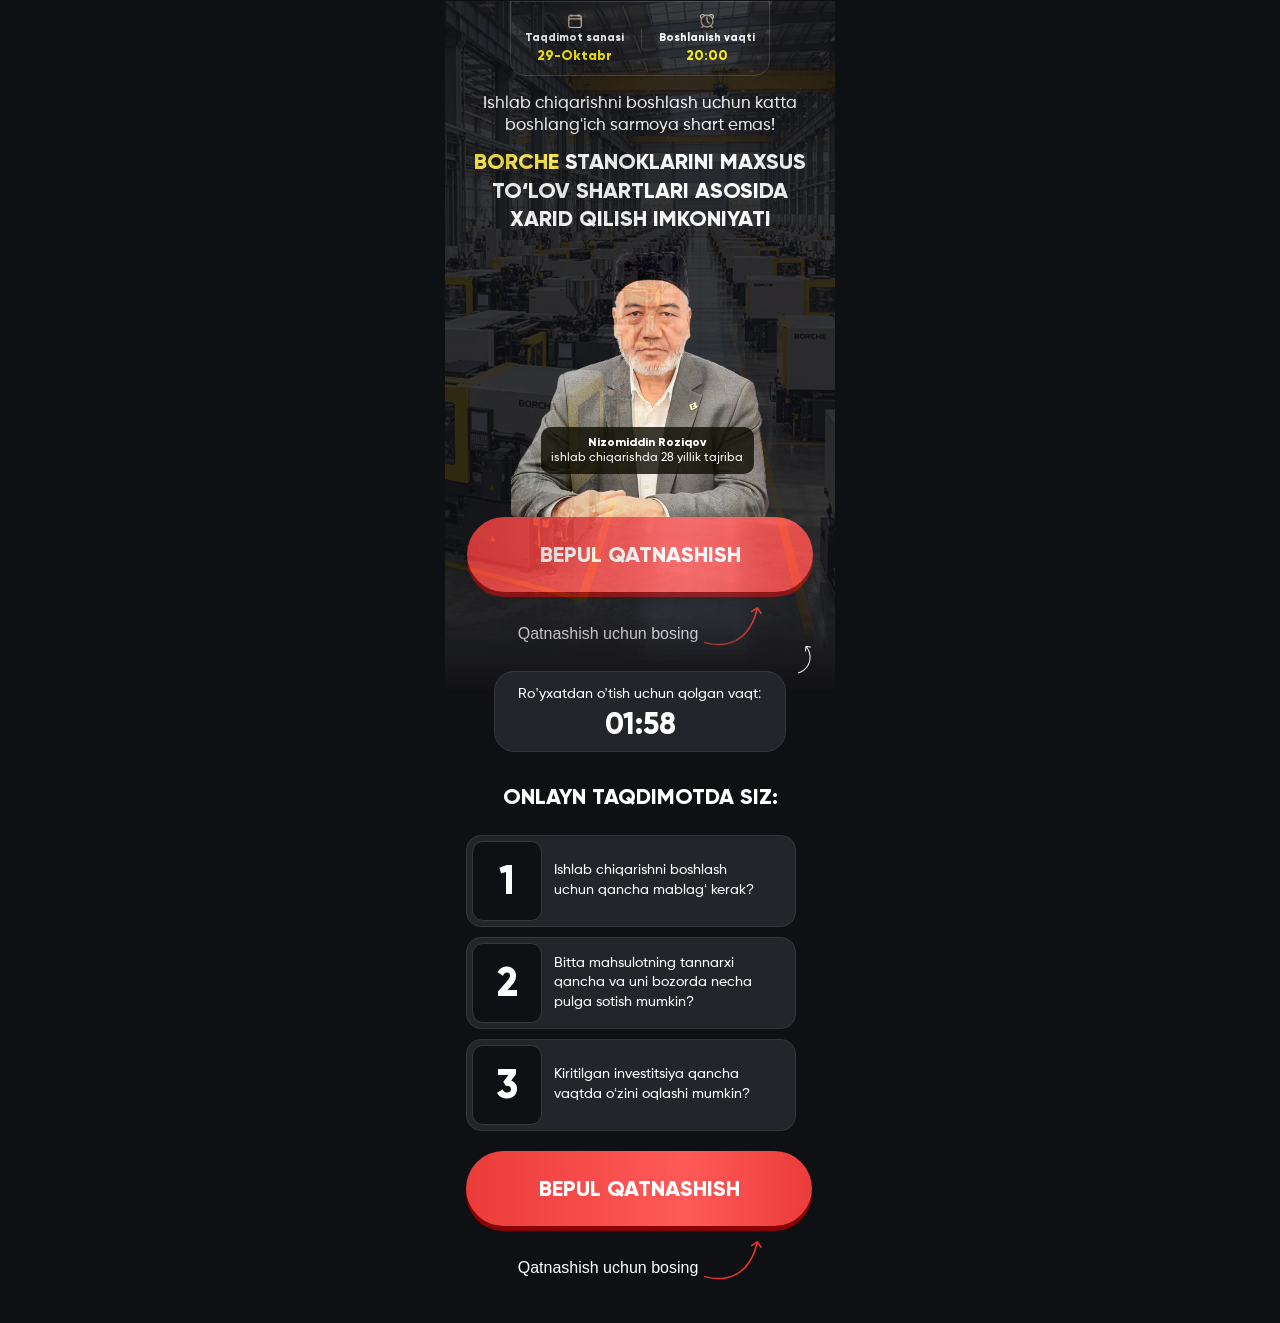
==== index.html @ b3a90e1f "Loyiha fayllari qo'shildi" ====
<!DOCTYPE html>
<html lang="uz">

<head>
    <meta charset="UTF-8">
    <meta name="viewport" content="width=device-width, initial-scale=1.0">
    <title>Borche Stanoklari</title>
    <!-- Meta Pixel Code -->
    <script>
        !function (f, b, e, v, n, t, s) {
            if (f.fbq) return; n = f.fbq = function () {
                n.callMethod ?
                    n.callMethod.apply(n, arguments) : n.queue.push(arguments)
            };
            if (!f._fbq) f._fbq = n; n.push = n; n.loaded = !0; n.version = '2.0';
            n.queue = []; t = b.createElement(e); t.async = !0;
            t.src = v; s = b.getElementsByTagName(e)[0];
            s.parentNode.insertBefore(t, s)
        }(window, document, 'script',
            'https://connect.facebook.net/en_US/fbevents.js');
        fbq('init', '3901499340163446');
        fbq('track', 'PageView');
    </script>
    <noscript><img height="1" width="1" style="display:none"
            src="https://www.facebook.com/tr?id=3901499340163446&ev=PageView&noscript=1" /></noscript>
    <!-- End Meta Pixel Code -->
    <style>
        * {
            margin: 0;
            padding: 0;
            box-sizing: border-box
        }

        html,
        body {
            overflow-x: hidden
        }

        body {
            background-color: #0F1014
        }

        .webinar {
            padding-top: 0.5px;
            padding-bottom: 43px
        }

        .webinar__container {
            max-width: 390px;
            margin: 0 auto;
            padding: 0 10px;
            display: flex;
            flex-direction: column;
            align-items: center;
            justify-content: center;
            position: relative
        }

        .webiner__date {
            background-color: #141519;
            border: 1px solid #383838;
            border-bottom-right-radius: 15px;
            max-width: 260px;
            width: 100%;
            display: flex;
            align-items: center;
            justify-content: center;
            padding: 12px 0 10px 0;
            margin-bottom: 17px;
            color: white;
            border-bottom-left-radius: 15px;
            gap: 17px
        }

        .webinar__date-item {
            display: flex;
            flex-direction: column;
            align-items: center;
            justify-content: center
        }

        .webinar__date-label {
            font-family: Gilroy, sans-serif;
            font-weight: 800;
            font-size: 11px;
            line-height: 104%;
            text-align: center;
            margin-bottom: 4px;
            padding-top: 4px
        }

        .webinar__date-value {
            font-family: Gilroy, sans-serif;
            font-weight: 800;
            font-size: 14px;
            line-height: 129%;
            text-align: center;
            color: #FFF100
        }

        .webinar__intro {
            font-family: Gilroy, sans-serif;
            font-weight: 500;
            font-size: 16.6px;
            line-height: 130%;
            text-align: center;
            margin-bottom: 12px;
            color: white
        }

        .webinar__title {
            font-family: Gilroy, sans-serif;
            font-weight: 800;
            font-size: clamp(18px, 6.1vw, 22px);
            line-height: 130%;
            text-align: center;
            text-transform: uppercase;
            color: white;
            margin-bottom: 15px
        }

        .webinar__title span {
            color: #FFEB3E
        }

        .webinar__subtitle {
            background-color: #141519;
            border-radius: 10px;
            max-width: 294px;
            width: 100%;
            border: 2px solid transparent;
            border-radius: 12px;
            padding: 11px 0;
            margin-bottom: 20px;
            background: linear-gradient(#141519, #141519) padding-box, linear-gradient(90deg, #DCC09E 0%, #F1DEC6 100%) border-box;
            color: white;
            font-family: Gilroy, sans-serif;
            font-weight: 500;
            font-size: 12px;
            line-height: 16px;
            text-align: center
        }

        .webinar__speaker {
            max-width: 258px;
            width: 100%;
            height: auto
        }

        .webinar__button {
            border-radius: 100px;
            background: linear-gradient(90deg, #EB3C3A 0%, #FF5A58 63.46%, #EB3C3A 100%);
            box-shadow: 0px 5px 0px 0px #890101;
            color: white;
            font-family: Gilroy, sans-serif;
            padding: 28px 0 27px 0;
            border: none;
            max-width: 346px;
            width: 100%;
            margin-bottom: 6px;
            margin-top: -30px;
            cursor: pointer;
            font-weight: 800;
            text-decoration: none;
            font-size: 22px;
            line-height: 20px;
            letter-spacing: 5%;
            text-align: center
        }

        .webinar__countdown {
            position: relative
        }

        .webinar__countdown svg {
            position: absolute;
            top: 0px;
            right: -25px
        }

        .webinar__countdown-content {
            background-color: #24252A;
            border: 1px solid #383838;
            border-radius: 20px;
            width: 100%;
            display: flex;
            flex-direction: column;
            align-items: center;
            justify-content: center;
            gap: 4px;
            padding: 15px 23px 12px 23px;
            margin-bottom: 37px;
            color: white;
            margin-top: 25px
        }

        .webinar__countdown-label {
            font-family: Gilroy, sans-serif;
            font-weight: 500;
            font-size: 14px;
            line-height: 100%;
            text-align: center;
            margin-bottom: 4px
        }

        .webinar__countdown-time {
            font-family: Gilroy, sans-serif;
            font-weight: 800;
            font-size: 30px;
            line-height: 100%
        }

        .webinar__topics {
            max-width: 348px;
            width: 100%
        }

        .webinar__topics-title {
            font-family: Gilroy, sans-serif;
            font-weight: 800;
            font-size: 22px;
            line-height: 16px;
            text-align: center;
            text-transform: uppercase;
            margin-bottom: 30px;
            color: white
        }

        .webinar__topic-list {
            display: flex;
            flex-direction: column;
            gap: 10px;
            margin-bottom: 50px
        }

        .webinar__topic {
            background-color: #24252A;
            border: 1px solid #383838;
            max-width: 330px;
            width: 100%;
            color: white;
            border-radius: 15px;
            list-style: none;
            display: flex;
            align-items: center;
            padding: 5px;
            gap: 12px
        }

        .weibner__info {
            background: linear-gradient(0deg, rgba(0, 0, 0, 0.6), rgba(0, 0, 0, 0.6)),
                linear-gradient(0deg, rgba(52, 50, 0, 0.5), rgba(52, 50, 0, 0.5));
            max-width: 213px;
            width: 100%;
            text-align: center;
            position: absolute;
            border-radius: 10px;
            color: white;
            padding: 7px 0;
            top: 426px;
            left: 54%;
            transform: translateX(-54%);
        }

        .weibner__info h2 {
            font-family: Gilroy, sans-serif;
            font-weight: 800;
            font-size: 12px;
            line-height: 140%;
            text-align: center;
        }

        .weibner__info p {
            font-family: Gilroy, sans-serif;
            font-weight: 500;
            font-size: 12px;
            line-height: 140%;
            text-align: center;
        }

        .webinar__topic-number {
            background-color: #0F1014;
            border: 1px solid #383838;
            border-radius: 11px;
            max-width: 70px;
            width: 100%;
            display: flex;
            align-items: center;
            justify-content: center;
            padding: 19px 0;
            font-family: Gilroy, sans-serif;
            font-weight: 800;
            font-size: 40px;
            line-height: 16px;
            text-align: center;
            text-transform: uppercase;
            height: 80px
        }

        .webinar__topic-text {
            font-family: Gilroy, sans-serif;
            font-weight: 500;
            font-size: 14px;
            line-height: 140%
        }

        .webinar__products {
            padding-top: 42px
        }

        .webinar__logo {
            margin: 0 auto 30px;
            display: flex
        }

        .webinar__product-image {
            max-width: 349px;
            width: 100%;
            height: auto
        }

        .webiner___images-box {
            display: flex;
            flex-direction: column;
            gap: 20px;
            margin-bottom: 20px
        }

        .webinar__products-description {
            border: 1px solid #383838;
            background-color: #24252A;
            border-radius: 15px;
            max-width: 348px;
            width: 100%;
            height: 93px;
            margin-bottom: 60px;
            color: white;
            display: flex;
            align-items: center;
            justify-content: center;
            font-family: Gilroy, sans-serif;
            font-weight: 500;
            font-size: 16px;
            line-height: 22px;
            text-align: center;
            padding: 14px 37px
        }

        .webinar__benefits {
            position: relative
        }

        .webinar__benefits svg {
            position: absolute;
            top: -34px;
            right: -7px
        }

        .webinar__benefit {
            display: flex;
            align-items: center;
            gap: 5px;
            padding: 10px;
            background: linear-gradient(92.38deg, #000000 0.55%, #202020 69.03%, #000000 100%);
            background-image: linear-gradient(92.38deg, #000000 0.55%, #202020 69.03%, #000000 100%), url("data:image/svg+xml,%3Csvg width='100%25' height='100%25' xmlns='http://www.w3.org/2000/svg'%3E%3Cdefs%3E%3ClinearGradient id='grad' x1='0%25' y1='0%25' x2='100%25' y2='0%25'%3E%3Cstop offset='0%25' stop-color='%23DCC09E'/%3E%3Cstop offset='100%25' stop-color='%23F1DEC6'/%3E%3C/linearGradient%3E%3C/defs%3E%3Crect width='100%25' height='100%25' fill='none' rx='24' ry='24' stroke='url(%23grad)' stroke-width='2' stroke-dasharray='8, 8'/%3E%3C/svg%3E");
            background-origin: border-box;
            background-clip: padding-box, border-box;
            border: 1px dashed transparent;
            border-radius: 24px;
            border-radius: 20px;
            color: white;
            position: relative
        }

        .webinar__benefit-text {
            font-family: Gilroy, sans-serif;
            font-weight: 500;
            font-size: clamp(11px, 3.5vw, 13px);
            line-height: 18px
        }

        .webinar__benefit-text b {
            font-weight: 800
        }

        @media (max-width:350px) {
            .webinar__countdown svg {
                right: -15px
            }

            .webinar__benefit {
                padding: 10px 0px
            }

            .webinar__benefit {
                gap: 0px
            }

            .webinar__products-description {
                padding: 16px 10px;
                font-size: 15px;
            }
        }

        @keyframes button-wiggle {

            0%,
            100% {
                transform: translateY(0)
            }

            50% {
                transform: translateY(-4px)
            }
        }

        .webinar__button {
            animation: button-wiggle 1.8s ease-in-out infinite
        }

        .webinar__button:hover {
            animation-play-state: paused
        }

        @media (prefers-reduced-motion:reduce) {
            .webinar__button {
                animation: none
            }
        }
    </style>
    <link rel="stylesheet" href="./css/main.css" media="print" onload="this.media='all'" />
    <noscript>
        <link rel="stylesheet" href="./css/main.css" />
    </noscript>
</head>

<body>
    <main class="webinar">
        <section class="webinar__container">
            <div class="webiner__date">
                <div class="webinar__date-item">
                    <svg width="14" height="14" viewBox="0 0 14 14" fill="none" xmlns="http://www.w3.org/2000/svg"
                        xmlns:xlink="http://www.w3.org/1999/xlink">
                        <rect width="14" height="14" fill="url(#pattern0_2078_18)" />
                        <defs>
                            <pattern id="pattern0_2078_18" patternContentUnits="objectBoundingBox" width="1" height="1">
                                <use xlink:href="#image0_2078_18" transform="scale(0.00390625)" />
                            </pattern>
                            <image id="image0_2078_18" width="256" height="256" preserveAspectRatio="none"
                                xlink:href="[data-uri]" />
                        </defs>
                    </svg>
                    <p class="webinar__date-label">Taqdimot sanasi</p>
                    <p class="webinar__date-value">29-Oktabr</p>
                </div>
                <div style="background-color: #383838; width: 1px; height: 20px;"></div>
                <div class="webinar__date-item">
                    <svg width="14" height="14" viewBox="0 0 14 14" fill="none" xmlns="http://www.w3.org/2000/svg"
                        xmlns:xlink="http://www.w3.org/1999/xlink">
                        <rect width="14" height="14" fill="url(#pattern0_2078_17)" />
                        <defs>
                            <pattern id="pattern0_2078_17" patternContentUnits="objectBoundingBox" width="1" height="1">
                                <use xlink:href="#image0_2078_17" transform="scale(0.00390625)" />
                            </pattern>
                            <image id="image0_2078_17" width="256" height="256" preserveAspectRatio="none"
                                xlink:href="[data-uri]" />
                        </defs>
                    </svg>
                    <p class="webinar__date-label">Boshlanish vaqti</p>
                    <p class="webinar__date-value">20:00</p>
                </div>
            </div>

            <p class="webinar__intro">Ishlab chiqarishni boshlash uchun katta <br> boshlang‘ich sarmoya shart emas!
            </p>

            <h1 class="webinar__title"><span class="webinar__brand">BORCHE</span> stanoklarini maxsus <br> to‘lov
                shartlari asosida <br> xarid qilish imkoniyati
            </h1>

            <img style="position: absolute; top: 0;" src="./images/bg.avif" loading="lazy" decoding="async" width="390"
                height="695" alt="bg">



            <div class="weibner__info">
                <h2>Nizomiddin Roziqov</h2>
                <p>ishlab chiqarishda 28 yillik tajriba</p>
            </div>
            <img class="webinar__speaker" src="./images/speaker.avif" loading="lazy" decoding="async" width="258"
                height="298" alt="speaker">
            <a class="webinar__button registerBtn" style="margin-bottom: 30px;" href="https://t.me/+utzcUWfzJ21kM2Qy">
                BEPUL QATNASHISH
            </a>

            <div style="display: flex; align-items: center; gap: 6px; justify-content: center; color: white;">
                <p style="font-weight: 400; font-size: 16px; line-height: 100%; font-family: Inter, sans-serif; ">Qatnashish uchun bosing</p>
                <svg style="margin-top: -15px;" width="58" height="39" viewBox="0 0 58 39" fill="none" xmlns="http://www.w3.org/2000/svg">
                    <path
                        d="M0.938717 34.8966C0.537826 34.7924 0.128363 35.0329 0.0241554 35.4338C-0.0800517 35.8347 0.160457 36.2442 0.561348 36.3484L0.750033 35.6225L0.938717 34.8966ZM0.750033 35.6225L0.561348 36.3484C17.3085 40.7016 29.711 37.2829 38.4108 29.9757C47.0755 22.6981 51.9697 11.6462 53.9154 0.883501L53.1773 0.750081L52.4393 0.616662C50.5334 11.1594 45.7594 21.8446 37.446 28.8271C29.1678 35.7802 17.2823 39.145 0.938717 34.8966L0.750033 35.6225ZM53.7936 0.322551C53.5574 -0.0177732 53.0901 -0.10225 52.7498 0.133868L47.2039 3.98163C46.8636 4.21775 46.7791 4.68505 47.0152 5.02538C47.2513 5.3657 47.7186 5.45018 48.059 5.21406L52.9887 1.79382L56.4089 6.72353C56.645 7.06385 57.1123 7.14833 57.4526 6.91221C57.793 6.67609 57.8774 6.20879 57.6413 5.86847L53.7936 0.322551Z"
                        fill="#E63429" />
                </svg>
            </div>
            <div class="webinar__countdown">
                <div class="webinar__countdown-content">
                    <p class="webinar__countdown-label">Ro’yxatdan o’tish uchun qolgan vaqt:</p>
                    <p class="webinar__countdown-time timer" id="timer">02:00</p>
                </div>
                <svg width="13" height="28" viewBox="0 0 13 28" fill="none" xmlns="http://www.w3.org/2000/svg">
                    <path
                        d="M8.6533 1.31308L9.04727 1.0052V1.0052L8.6533 1.31308ZM8.6533 1.31308L9.04727 1.0052L8.41189 0.192163L8.01792 0.500044L7.62396 0.807925L8.25934 1.62096L8.6533 1.31308ZM0.131592 26.9902L0.2633 27.4726C11.8052 24.3209 16.4145 10.4324 9.04727 1.0052L8.6533 1.31308L8.25934 1.62096C15.1867 10.4853 10.8526 23.5444 -0.00011684 26.5079L0.131592 26.9902ZM8.0788 0.0037629C7.80471 -0.0298558 7.55526 0.165084 7.52164 0.439173L6.97379 4.9057C6.94018 5.17979 7.13511 5.42923 7.4092 5.46285C7.68329 5.49647 7.93274 5.30153 7.96636 5.02744L8.45333 1.0572L12.4236 1.54418C12.6977 1.57779 12.9471 1.38285 12.9807 1.10877C13.0144 0.834678 12.8194 0.585232 12.5453 0.551613L8.0788 0.0037629Z"
                        fill="white" />
                </svg>
            </div>


            <div class="webinar__topics">
                <h2 class="webinar__topics-title">onlayn taqdimotda siz:</h2>

                <ul class="webinar__topic-list">
                    <li class="webinar__topic">
                        <span class="webinar__topic-number">1</span>

                        <p class="webinar__topic-text">Ishlab chiqarishni boshlash <br> uchun qancha mablag‘ kerak?
                        </p>
                    </li>
                    <li class="webinar__topic">
                        <span class="webinar__topic-number">2</span>

                        <p class="webinar__topic-text">Bitta mahsulotning tannarxi <br> qancha va uni bozorda necha
                            <br> pulga sotish mumkin?
                        </p>
                    </li>
                    <li class="webinar__topic">
                        <span class="webinar__topic-number">3</span>

                        <p class="webinar__topic-text">Kiritilgan investitsiya qancha <br> vaqtda o‘zini oqlashi
                            mumkin?</p>
                    </li>
                </ul>


                <a style="max-width: 346px !important; width: 100%; " href="https://t.me/+utzcUWfzJ21kM2Qy">

                    <button class="webinar__button registerBtn" style="margin-bottom: 30px; ">
                        BEPUL QATNASHISH
                    </button>

                </a>
                   <div style="display: flex; align-items: center; gap: 6px; justify-content: center; color: white;">
                <p style="font-weight: 400; font-size: 16px; line-height: 100%; font-family: Inter, sans-serif; ">Qatnashish uchun bosing</p>
                <svg style="margin-top: -15px;" width="58" height="39" viewBox="0 0 58 39" fill="none" xmlns="http://www.w3.org/2000/svg">
                    <path
                        d="M0.938717 34.8966C0.537826 34.7924 0.128363 35.0329 0.0241554 35.4338C-0.0800517 35.8347 0.160457 36.2442 0.561348 36.3484L0.750033 35.6225L0.938717 34.8966ZM0.750033 35.6225L0.561348 36.3484C17.3085 40.7016 29.711 37.2829 38.4108 29.9757C47.0755 22.6981 51.9697 11.6462 53.9154 0.883501L53.1773 0.750081L52.4393 0.616662C50.5334 11.1594 45.7594 21.8446 37.446 28.8271C29.1678 35.7802 17.2823 39.145 0.938717 34.8966L0.750033 35.6225ZM53.7936 0.322551C53.5574 -0.0177732 53.0901 -0.10225 52.7498 0.133868L47.2039 3.98163C46.8636 4.21775 46.7791 4.68505 47.0152 5.02538C47.2513 5.3657 47.7186 5.45018 48.059 5.21406L52.9887 1.79382L56.4089 6.72353C56.645 7.06385 57.1123 7.14833 57.4526 6.91221C57.793 6.67609 57.8774 6.20879 57.6413 5.86847L53.7936 0.322551Z"
                        fill="#E63429" />
                </svg>
            </div>
            </div>

            <!-- <div class="webinar__products">
                <img class="webinar__logo" src="./images/logo.avif" loading="lazy" decoding="async" width="210"
                    height="31" alt="logo"> -->

                <!-- <div class="webiner___images-box">
                    <img class="webinar__product-image" src="./images/borche1.avif" loading="lazy" decoding="async"
                        width="349" height="219" alt="borche">
                    <img class="webinar__product-image" src="./images/borche2.avif" loading="lazy" decoding="async"
                        width="349" height="219" alt="borche">
                </div> -->

                <!-- <p class="webinar__products-description" style="margin-bottom: 10px;">Qiymati 15.000$+ bo'lgan bonus
                    <br> va sovg'alar yutib olish imkoniyati
                </p>
                <p class="webinar__products-description">Tadbirkorlar uchun tayyorlangan <br> barcha takliflar va
                    bonuslarni onlayn <br> taqdimotimizda
                    bilib oling!</p>
            </div> -->

            <!-- <a class="webinar__button registerBtn" style="margin-bottom: 30px;" href="https://t.me/+utzcUWfzJ21kM2Qy">
                BEPUL QATNASHISH
            </a>

            <div class="webinar__benefits">
                <svg width="10" height="30" viewBox="0 0 10 30" fill="none" xmlns="http://www.w3.org/2000/svg">
                    <path
                        d="M2.46952 1.66098L2.77979 1.2689V1.2689L2.46952 1.66098ZM1.88711 28.1967C2.11504 28.0408 2.17343 27.7296 2.01754 27.5017C1.86164 27.2738 1.55049 27.2154 1.32256 27.3713L1.60484 27.784L1.88711 28.1967ZM3.69296 25.3829C3.50001 25.5805 3.50375 25.897 3.7013 26.09C3.89885 26.2829 4.21541 26.2792 4.40836 26.0817L4.05066 25.7323L3.69296 25.3829ZM6.46157 23.508C6.61132 23.276 6.54464 22.9665 6.31263 22.8168C6.08063 22.667 5.77115 22.7337 5.62139 22.9657L6.04148 23.2368L6.46157 23.508ZM7.03254 20.2127C6.93147 20.4696 7.05787 20.7599 7.31485 20.861C7.57183 20.962 7.86209 20.8356 7.96316 20.5786L7.49785 20.3957L7.03254 20.2127ZM8.86254 17.4131C8.91181 17.1414 8.73148 16.8812 8.45977 16.8319C8.18806 16.7826 7.92785 16.963 7.87858 17.2347L8.37056 17.3239L8.86254 17.4131ZM8.13356 14.1487C8.13757 14.4249 8.36465 14.6454 8.64076 14.6414C8.91687 14.6374 9.13746 14.4104 9.13346 14.1342L8.63351 14.1415L8.13356 14.1487ZM8.76585 10.864C8.70833 10.5939 8.44276 10.4216 8.17267 10.4791C7.90258 10.5366 7.73026 10.8022 7.78778 11.0723L8.27681 10.9681L8.76585 10.864ZM6.84763 8.12497C6.95727 8.37841 7.25161 8.49498 7.50505 8.38534C7.7585 8.27569 7.87507 7.98135 7.76542 7.72791L7.30653 7.92644L6.84763 8.12497ZM6.16248 4.85216C6.00458 4.62562 5.69292 4.56998 5.46638 4.72788C5.23984 4.88578 5.1842 5.19744 5.3421 5.42398L5.75229 5.13807L6.16248 4.85216ZM3.3302 3.07354C3.52945 3.26473 3.84597 3.2582 4.03716 3.05895C4.22835 2.8597 4.22182 2.54319 4.02257 2.352L3.67639 2.71277L3.3302 3.07354ZM2.5775 1.10882C2.36096 0.93746 2.04651 0.974087 1.87515 1.19063C1.70379 1.40717 1.74041 1.72163 1.95695 1.89299L2.26723 1.5009L2.5775 1.10882ZM1.55238 1.57283C1.76892 1.74419 2.08338 1.70756 2.25474 1.49102C2.4261 1.27448 2.38947 0.960021 2.17293 0.788661L1.86265 1.18074L1.55238 1.57283ZM0.241699 28.6234L0.483412 29.0611C0.971274 28.7917 1.43923 28.503 1.88711 28.1967L1.60484 27.784L1.32256 27.3713C0.900987 27.6596 0.460103 27.9316 -1.39414e-05 28.1857L0.241699 28.6234ZM4.05066 25.7323L4.40836 26.0817C5.18779 25.2836 5.87266 24.4204 6.46157 23.508L6.04148 23.2368L5.62139 22.9657C5.06824 23.8227 4.42504 24.6334 3.69296 25.3829L4.05066 25.7323ZM7.49785 20.3957L7.96316 20.5786C8.36678 19.5524 8.66702 18.4913 8.86254 17.4131L8.37056 17.3239L7.87858 17.2347C7.69457 18.2495 7.41207 19.2476 7.03254 20.2127L7.49785 20.3957ZM8.63351 14.1415L9.13346 14.1342C9.11757 13.0385 8.99554 11.9426 8.76585 10.864L8.27681 10.9681L7.78778 11.0723C8.00377 12.0865 8.11861 13.1175 8.13356 14.1487L8.63351 14.1415ZM7.30653 7.92644L7.76542 7.72791C7.33425 6.73125 6.80036 5.76731 6.16248 4.85216L5.75229 5.13807L5.3421 5.42398C5.94122 6.28353 6.44264 7.18883 6.84763 8.12497L7.30653 7.92644ZM3.67639 2.71277L4.02257 2.352C3.63105 1.9763 3.21682 1.61474 2.77979 1.2689L2.46952 1.66098L2.15924 2.05307C2.57141 2.37924 2.96167 2.71991 3.3302 3.07354L3.67639 2.71277ZM2.46952 1.66098L2.77979 1.2689L2.5775 1.10882L2.26723 1.5009L1.95695 1.89299L2.15924 2.05307L2.46952 1.66098ZM1.86265 1.18074L2.17293 0.788661L1.97064 0.628579L1.66037 1.02066L1.35009 1.41275L1.55238 1.57283L1.86265 1.18074ZM1.60252 0.524021C1.32823 0.555969 1.13178 0.804224 1.16373 1.07851L1.68435 5.54829C1.7163 5.82258 1.96455 6.01904 2.23884 5.98709C2.51313 5.95514 2.70958 5.70689 2.67764 5.4326L2.21486 1.45946L6.188 0.99668C6.46228 0.964732 6.65874 0.716477 6.62679 0.442189C6.59484 0.167901 6.34659 -0.0285539 6.0723 0.00339444L1.60252 0.524021Z"
                        fill="url(#paint0_linear_2078_58)" />
                    <defs>
                        <linearGradient id="paint0_linear_2078_58" x1="2.19691" y1="0.806801" x2="11.4964" y2="24.1373"
                            gradientUnits="userSpaceOnUse">
                            <stop stop-color="#DCC09E" />
                            <stop offset="1" stop-color="#FCE6BB" />
                        </linearGradient>
                    </defs>
                </svg>

                <div class="webinar__benefit">
                    <img class="webinar__gift" src="./images/gift.avif" loading="lazy" decoding="async" width="58"
                        height="55" alt="gift">
                    <p class="webinar__benefit-text"><b>Maxsus takliflar</b> va <b>hali hech kim bermagan</b> <br>
                        to’lov shartlarini
                        birinchilardan
                        bo‘lib oling!</p>
                </div>
            </div> -->
        </section>
    </main>


    <script defer src="./js/phoneFormatter.js"></script>
    <script defer src="./js/app.js"></script>
</body>

</html>
---- css/main.css ----
@font-face { font-family: "Gilroy"; src: url("/fonts/Gilroy-ExtraBold.woff2") format("woff2"); font-weight: 800; font-display: swap; } @font-face { font-family: "Gilroy"; src: url("/fonts/Gilroy-Medium.subset.woff2") format("woff2"); font-weight: 500; font-display: swap; } @font-face { font-family: "Gilroy"; src: url("/fonts/Gilroy-Regular.subset.woff2") format("woff2"); font-weight: 400; font-display: swap; } html, body { overflow-x: hidden; } .homeModal, .homeModalOverlay { position: fixed; top: 0; height: 100vh; width: 100%; left: 0; } .homeModal { z-index: 30; justify-content: center; align-items: center; display: flex; } .homeModalOverlay { background-color: rgba(0, 0, 0, 0.3); backdrop-filter: blur(5px); } .homeFormContainer { position: relative; z-index: 30; background-color: #fff; color: #000; border-radius: 8px; padding: 20px 40px 40px; width: 100%; max-width: 520px; box-shadow: 0 4px 12px rgba(0, 0, 0, 0.1); margin: 0 20px; position: fixed; top: 50%; left: 50%; transform: translate(-50%, -50%); } .homeFormTop { display: flex; justify-content: space-between; } .homeFormTopTitle { font-family: Inter, sans-serif; font-size: clamp(21px, 6.6vw, 24px); margin: 0 0 20px; color: #000; font-weight: 600; text-align: center; margin-left: auto; margin-right: auto; } .closeButton { background: 0 0; border: none; cursor: pointer; padding: 4px; justify-content: center; align-items: center; display: flex; position: absolute; top: 20px; right: 20px; color: #000; } .homeFormErrorText { color: #e53e3e; margin-bottom: 12px; font-size: 14px; font-family: system-ui, -apple-system, BlinkMacSystemFont, "Segoe UI", sans-serif; padding-top: 5px; padding-bottom: 5px; } .HomeFormRowInput, .HomeFormRowLabel { font-family: system-ui, -apple-system, BlinkMacSystemFont, "Segoe UI", sans-serif; font-size: 18px; } .HomeFormRow { margin-bottom: 20px; } .HomeFormRowLabel { display: block; margin-bottom: 6px; color: #000; } .HomeFormRowInput { width: 100%; padding: 10px 16px; border: 1px solid #c9c9c9; min-height: 48px; background-color: #f3f7f8; border-radius: 6px; font-weight: 400; outline: 0; height: 50px; transition: border-color 0.2s; } .HomeFormRowInput:focus { border-color: #EB3C3A; } .HomeFormRowInput::placeholder { color: #aaa; } .HomeFormBtn { font-family: sans-serif; height: 60px; width: 100%; cursor: pointer; border-radius: 10px; transition: 0.3s; background: linear-gradient(90deg, #EB3C3A 0%, #FF5A58 63.46%, #EB3C3A 100%); font-weight: 700; font-size: 28px; color: white; text-transform: uppercase; border: none; position: relative; display: flex; align-items: center; justify-content: center; } .phone-input-container { display: flex; align-items: center; position: relative; border: 1px solid #c9c9c9; background-color: transparent; border-radius: 6px; } .phone-input-container:focus { border-color: #e71f1f; } .selected-code { display: flex; color: #000; margin-left: 10px; } .country-selector { position: relative; margin-right: 10px; } .selected-country { display: flex; align-items: center; padding: 10px; padding-right: 0; border-radius: 6px; cursor: pointer; min-height: 50px; font-family: sans-serif !important; font-size: 18px; font-weight: 400 !important; min-width: max-content; border: none; background-color: transparent; } .country-dropdown { position: absolute; top: 110%; left: 0; width: 100%; background-color: #fff; border: 1px solid #c9c9c9; border-radius: 6px; box-shadow: 0 4px 12px rgba(0, 0, 0, 0.1); z-index: 40; max-height: 200px; overflow-y: auto; font-family: sans-serif !important; font-weight: 400 !important; } .country-option { display: flex; justify-content: space-between; align-items: center; padding: 10px; cursor: pointer; font-family: sans-serif; font-weight: 400 !important; } .country-option:hover { background-color: #f3f7f8; } .country-option.selected { background-color: #e6f0fa; } @media screen and (max-width: 768px) { .homeFormContainer { max-width: 100%; padding: 80px 20px 20px; margin: 0; border-radius: 6px; height: 100vh; } .homeFormTopTitle { text-align: center; max-width: 408px; margin-left: auto; margin-right: auto; font-weight: 700; margin-bottom: 15px; } .homeFormTop { flex-direction: column; align-items: flex-start; } .closeButton { width: 100%; height: 50px; background-color: #000; color: #fff; padding-right: 20px; top: 0; left: 0; justify-content: end; } .homeFormErrorText { font-size: 12px; margin-bottom: 8px; } .HomeFormRowLabel { margin-bottom: 6px; } .HomeFormRowInput { padding: 0 12px; min-height: 40px; background-color: transparent; } .HomeFormRowInput::placeholder { color: #a3a3a3; } .HomeFormBtn { font-size: 18px; font-weight: 700; margin-top: 24px; } } @media screen and (max-width: 480px) { .homeFormContainer { max-width: 100%; padding: 80px 20px 20px; margin: 0; border-radius: 6px; height: 100vh; } .homeFormTopTitle { text-align: center; margin: 0 auto 15px; } .homeFormErrorText { font-size: 12px; margin-bottom: 8px; } .HomeFormRowLabel { margin-bottom: 6px; } .HomeFormRowInput { padding: 0 12px; min-height: 40px; background-color: transparent; border-radius: 10px; } .HomeFormRowInput::placeholder { color: #a3a3a3; } .HomeFormBtn { font-size: 16px; padding: 10px 0; margin-top: 24px; height: 50px; } } .thank-you-page { background-color: #E0F6FF; color: #191919; } .thank-you { width: 100%; max-width: 714px; min-height: 100svh; margin: 0 auto; border-radius: 30px; padding: 100px 52px 176px; background: #fff; text-align: center; font-family: 'Poppins', Arial, sans-serif; } .thank-you__tick { display: block; width: 60px; height: 68px; object-fit: contain; margin: 0 auto 44px; } .thank-you__title { margin: 0; font-size: 48px; font-weight: 700; line-height: 1.27; letter-spacing: -1.2px; } .thank-you__description { margin: 40px -10px 0; font-size: 23px; line-height: 1.5; letter-spacing: -.6px; } .thank-you__arrow { display: block; width: 30px; height: 108px; margin: 58px auto 46px; } .thank-you__subscribe { position: relative; display: flex; align-items: center; justify-content: center; width: 100%; min-height: 126px; border-radius: 100px; background: linear-gradient(100deg, #00a3d8, #25b0ed 52%, #00a1d9); box-shadow: 0 8px 0 #1a6382; color: #fff; text-decoration: none; font-size: 38px; font-weight: 700; line-height: 1.2; letter-spacing: -.7px; } .thank-you__subscribe[href] { cursor: pointer; } .thank-you__subscribe:focus-visible { outline: 3px solid #1a6382; outline-offset: 12px; } .thank-you__telegram { position: absolute; right: 76px; width: 48px; height: 48px; } @media (max-width: 713px) { .thank-you { padding: 10vw 0vw 24.6vw; } .thank-you__tick { width: 8.4vw; height: 9.5vw; margin-bottom: 6.2vw; } .thank-you__title { font-size: 6.72vw; letter-spacing: -.168vw; } .thank-you__description { margin-top: 5.6vw; font-size: 3.6vw; letter-spacing: -.084vw; } .thank-you__arrow { width: 4.2vw; height: 15.1vw; margin: 8.1vw auto 6.45vw; } .thank-you__subscribe { min-height: 17.65vw; font-size: 5.32vw; letter-spacing: -.098vw; box-shadow: 0 1.12vw 0 #1a6382; } .thank-you__telegram { right: 10.64vw; width: 6.72vw; height: 6.72vw; } }
---- css/main.css ----
@font-face { font-family: "Gilroy"; src: url("/fonts/Gilroy-ExtraBold.woff2") format("woff2"); font-weight: 800; font-display: swap; } @font-face { font-family: "Gilroy"; src: url("/fonts/Gilroy-Medium.subset.woff2") format("woff2"); font-weight: 500; font-display: swap; } @font-face { font-family: "Gilroy"; src: url("/fonts/Gilroy-Regular.subset.woff2") format("woff2"); font-weight: 400; font-display: swap; } html, body { overflow-x: hidden; } .homeModal, .homeModalOverlay { position: fixed; top: 0; height: 100vh; width: 100%; left: 0; } .homeModal { z-index: 30; justify-content: center; align-items: center; display: flex; } .homeModalOverlay { background-color: rgba(0, 0, 0, 0.3); backdrop-filter: blur(5px); } .homeFormContainer { position: relative; z-index: 30; background-color: #fff; color: #000; border-radius: 8px; padding: 20px 40px 40px; width: 100%; max-width: 520px; box-shadow: 0 4px 12px rgba(0, 0, 0, 0.1); margin: 0 20px; position: fixed; top: 50%; left: 50%; transform: translate(-50%, -50%); } .homeFormTop { display: flex; justify-content: space-between; } .homeFormTopTitle { font-family: Inter, sans-serif; font-size: clamp(21px, 6.6vw, 24px); margin: 0 0 20px; color: #000; font-weight: 600; text-align: center; margin-left: auto; margin-right: auto; } .closeButton { background: 0 0; border: none; cursor: pointer; padding: 4px; justify-content: center; align-items: center; display: flex; position: absolute; top: 20px; right: 20px; color: #000; } .homeFormErrorText { color: #e53e3e; margin-bottom: 12px; font-size: 14px; font-family: system-ui, -apple-system, BlinkMacSystemFont, "Segoe UI", sans-serif; padding-top: 5px; padding-bottom: 5px; } .HomeFormRowInput, .HomeFormRowLabel { font-family: system-ui, -apple-system, BlinkMacSystemFont, "Segoe UI", sans-serif; font-size: 18px; } .HomeFormRow { margin-bottom: 20px; } .HomeFormRowLabel { display: block; margin-bottom: 6px; color: #000; } .HomeFormRowInput { width: 100%; padding: 10px 16px; border: 1px solid #c9c9c9; min-height: 48px; background-color: #f3f7f8; border-radius: 6px; font-weight: 400; outline: 0; height: 50px; transition: border-color 0.2s; } .HomeFormRowInput:focus { border-color: #EB3C3A; } .HomeFormRowInput::placeholder { color: #aaa; } .HomeFormBtn { font-family: sans-serif; height: 60px; width: 100%; cursor: pointer; border-radius: 10px; transition: 0.3s; background: linear-gradient(90deg, #EB3C3A 0%, #FF5A58 63.46%, #EB3C3A 100%); font-weight: 700; font-size: 28px; color: white; text-transform: uppercase; border: none; position: relative; display: flex; align-items: center; justify-content: center; } .phone-input-container { display: flex; align-items: center; position: relative; border: 1px solid #c9c9c9; background-color: transparent; border-radius: 6px; } .phone-input-container:focus { border-color: #e71f1f; } .selected-code { display: flex; color: #000; margin-left: 10px; } .country-selector { position: relative; margin-right: 10px; } .selected-country { display: flex; align-items: center; padding: 10px; padding-right: 0; border-radius: 6px; cursor: pointer; min-height: 50px; font-family: sans-serif !important; font-size: 18px; font-weight: 400 !important; min-width: max-content; border: none; background-color: transparent; } .country-dropdown { position: absolute; top: 110%; left: 0; width: 100%; background-color: #fff; border: 1px solid #c9c9c9; border-radius: 6px; box-shadow: 0 4px 12px rgba(0, 0, 0, 0.1); z-index: 40; max-height: 200px; overflow-y: auto; font-family: sans-serif !important; font-weight: 400 !important; } .country-option { display: flex; justify-content: space-between; align-items: center; padding: 10px; cursor: pointer; font-family: sans-serif; font-weight: 400 !important; } .country-option:hover { background-color: #f3f7f8; } .country-option.selected { background-color: #e6f0fa; } @media screen and (max-width: 768px) { .homeFormContainer { max-width: 100%; padding: 80px 20px 20px; margin: 0; border-radius: 6px; height: 100vh; } .homeFormTopTitle { text-align: center; max-width: 408px; margin-left: auto; margin-right: auto; font-weight: 700; margin-bottom: 15px; } .homeFormTop { flex-direction: column; align-items: flex-start; } .closeButton { width: 100%; height: 50px; background-color: #000; color: #fff; padding-right: 20px; top: 0; left: 0; justify-content: end; } .homeFormErrorText { font-size: 12px; margin-bottom: 8px; } .HomeFormRowLabel { margin-bottom: 6px; } .HomeFormRowInput { padding: 0 12px; min-height: 40px; background-color: transparent; } .HomeFormRowInput::placeholder { color: #a3a3a3; } .HomeFormBtn { font-size: 18px; font-weight: 700; margin-top: 24px; } } @media screen and (max-width: 480px) { .homeFormContainer { max-width: 100%; padding: 80px 20px 20px; margin: 0; border-radius: 6px; height: 100vh; } .homeFormTopTitle { text-align: center; margin: 0 auto 15px; } .homeFormErrorText { font-size: 12px; margin-bottom: 8px; } .HomeFormRowLabel { margin-bottom: 6px; } .HomeFormRowInput { padding: 0 12px; min-height: 40px; background-color: transparent; border-radius: 10px; } .HomeFormRowInput::placeholder { color: #a3a3a3; } .HomeFormBtn { font-size: 16px; padding: 10px 0; margin-top: 24px; height: 50px; } } .thank-you-page { background-color: #E0F6FF; color: #191919; } .thank-you { width: 100%; max-width: 714px; min-height: 100svh; margin: 0 auto; border-radius: 30px; padding: 100px 52px 176px; background: #fff; text-align: center; font-family: 'Poppins', Arial, sans-serif; } .thank-you__tick { display: block; width: 60px; height: 68px; object-fit: contain; margin: 0 auto 44px; } .thank-you__title { margin: 0; font-size: 48px; font-weight: 700; line-height: 1.27; letter-spacing: -1.2px; } .thank-you__description { margin: 40px -10px 0; font-size: 23px; line-height: 1.5; letter-spacing: -.6px; } .thank-you__arrow { display: block; width: 30px; height: 108px; margin: 58px auto 46px; } .thank-you__subscribe { position: relative; display: flex; align-items: center; justify-content: center; width: 100%; min-height: 126px; border-radius: 100px; background: linear-gradient(100deg, #00a3d8, #25b0ed 52%, #00a1d9); box-shadow: 0 8px 0 #1a6382; color: #fff; text-decoration: none; font-size: 38px; font-weight: 700; line-height: 1.2; letter-spacing: -.7px; } .thank-you__subscribe[href] { cursor: pointer; } .thank-you__subscribe:focus-visible { outline: 3px solid #1a6382; outline-offset: 12px; } .thank-you__telegram { position: absolute; right: 76px; width: 48px; height: 48px; } @media (max-width: 713px) { .thank-you { padding: 10vw 0vw 24.6vw; } .thank-you__tick { width: 8.4vw; height: 9.5vw; margin-bottom: 6.2vw; } .thank-you__title { font-size: 6.72vw; letter-spacing: -.168vw; } .thank-you__description { margin-top: 5.6vw; font-size: 3.6vw; letter-spacing: -.084vw; } .thank-you__arrow { width: 4.2vw; height: 15.1vw; margin: 8.1vw auto 6.45vw; } .thank-you__subscribe { min-height: 17.65vw; font-size: 5.32vw; letter-spacing: -.098vw; box-shadow: 0 1.12vw 0 #1a6382; } .thank-you__telegram { right: 10.64vw; width: 6.72vw; height: 6.72vw; } }
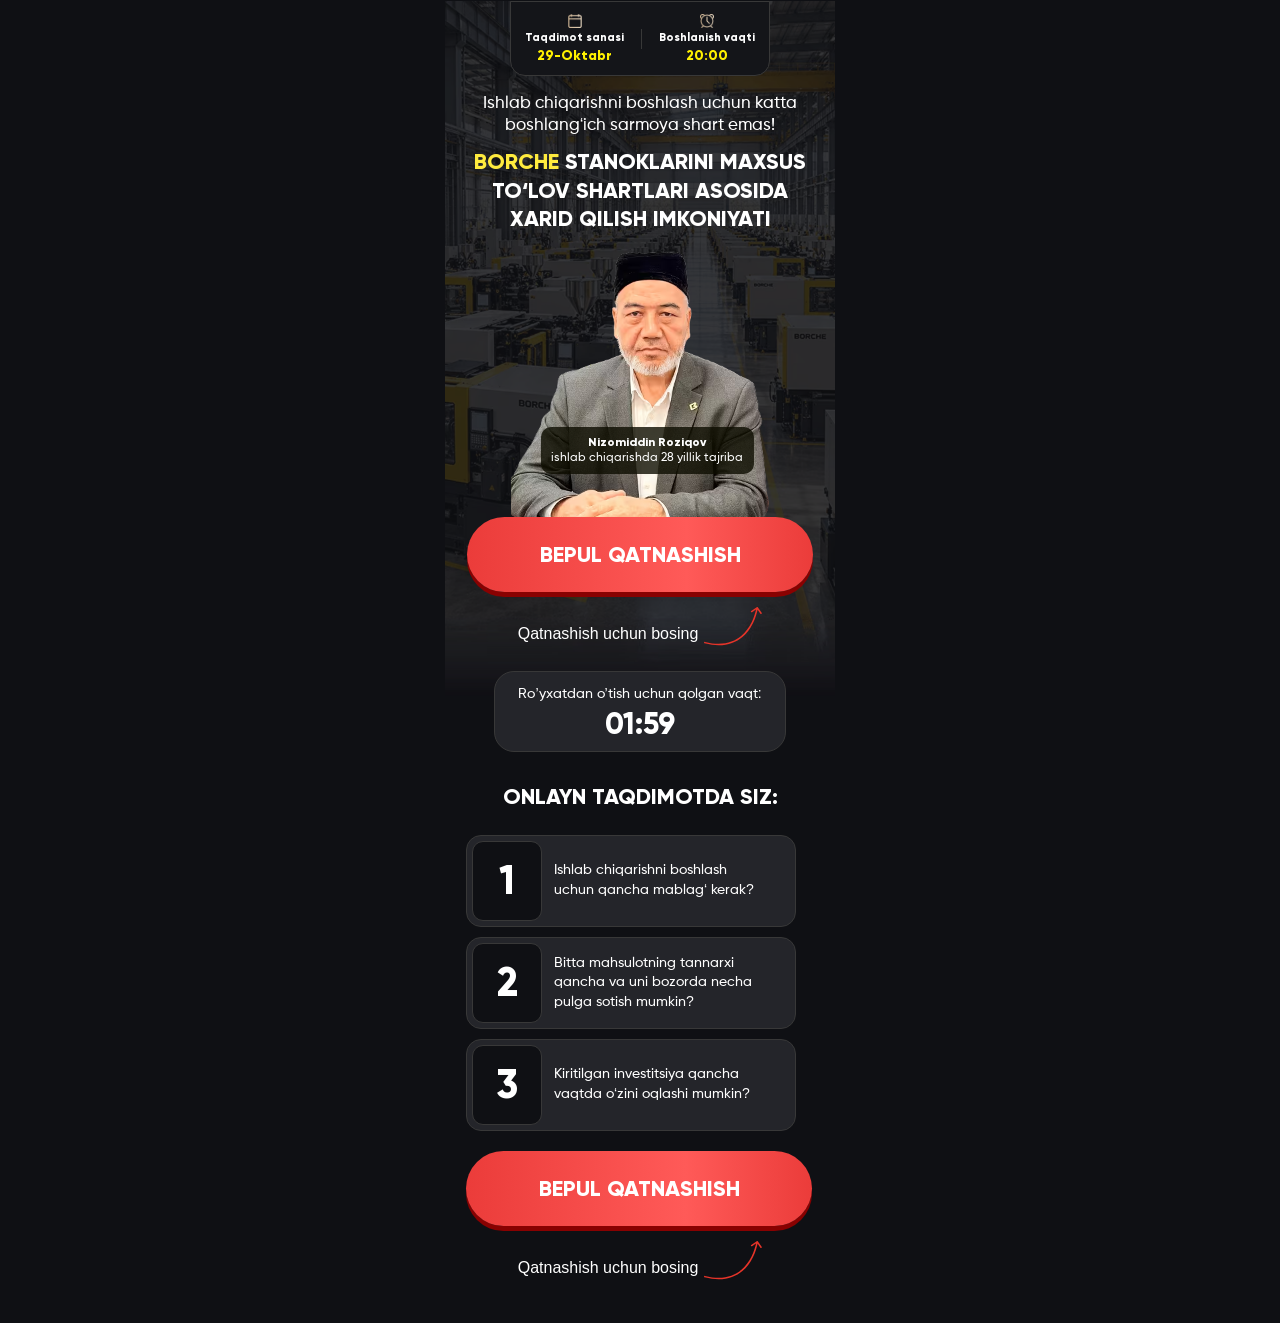
==== commit eedb323e: "Add files via upload" ====
--- a/index.html
+++ b/index.html
@@ -410,7 +410,7 @@
             }
 
             50% {
-                transform: translateY(-4px)
+                transform: translateY(-8px)
             }
         }
 
@@ -478,7 +478,7 @@
                 shartlari asosida <br> xarid qilish imkoniyati
             </h1>
 
-            <img style="position: absolute; top: 0;" src="./images/bg.avif" loading="lazy" decoding="async" width="390"
+            <img style="position: absolute; top: 0; z-index: -1;" src="./images/bg.avif" loading="lazy" decoding="async" width="390"
                 height="695" alt="bg">
 
 
@@ -506,11 +506,6 @@
                     <p class="webinar__countdown-label">Ro’yxatdan o’tish uchun qolgan vaqt:</p>
                     <p class="webinar__countdown-time timer" id="timer">02:00</p>
                 </div>
-                <svg width="13" height="28" viewBox="0 0 13 28" fill="none" xmlns="http://www.w3.org/2000/svg">
-                    <path
-                        d="M8.6533 1.31308L9.04727 1.0052V1.0052L8.6533 1.31308ZM8.6533 1.31308L9.04727 1.0052L8.41189 0.192163L8.01792 0.500044L7.62396 0.807925L8.25934 1.62096L8.6533 1.31308ZM0.131592 26.9902L0.2633 27.4726C11.8052 24.3209 16.4145 10.4324 9.04727 1.0052L8.6533 1.31308L8.25934 1.62096C15.1867 10.4853 10.8526 23.5444 -0.00011684 26.5079L0.131592 26.9902ZM8.0788 0.0037629C7.80471 -0.0298558 7.55526 0.165084 7.52164 0.439173L6.97379 4.9057C6.94018 5.17979 7.13511 5.42923 7.4092 5.46285C7.68329 5.49647 7.93274 5.30153 7.96636 5.02744L8.45333 1.0572L12.4236 1.54418C12.6977 1.57779 12.9471 1.38285 12.9807 1.10877C13.0144 0.834678 12.8194 0.585232 12.5453 0.551613L8.0788 0.0037629Z"
-                        fill="white" />
-                </svg>
             </div>
 
 
@@ -611,4 +606,4 @@
     <script defer src="./js/app.js"></script>
 </body>
 
-</html>+</html>
